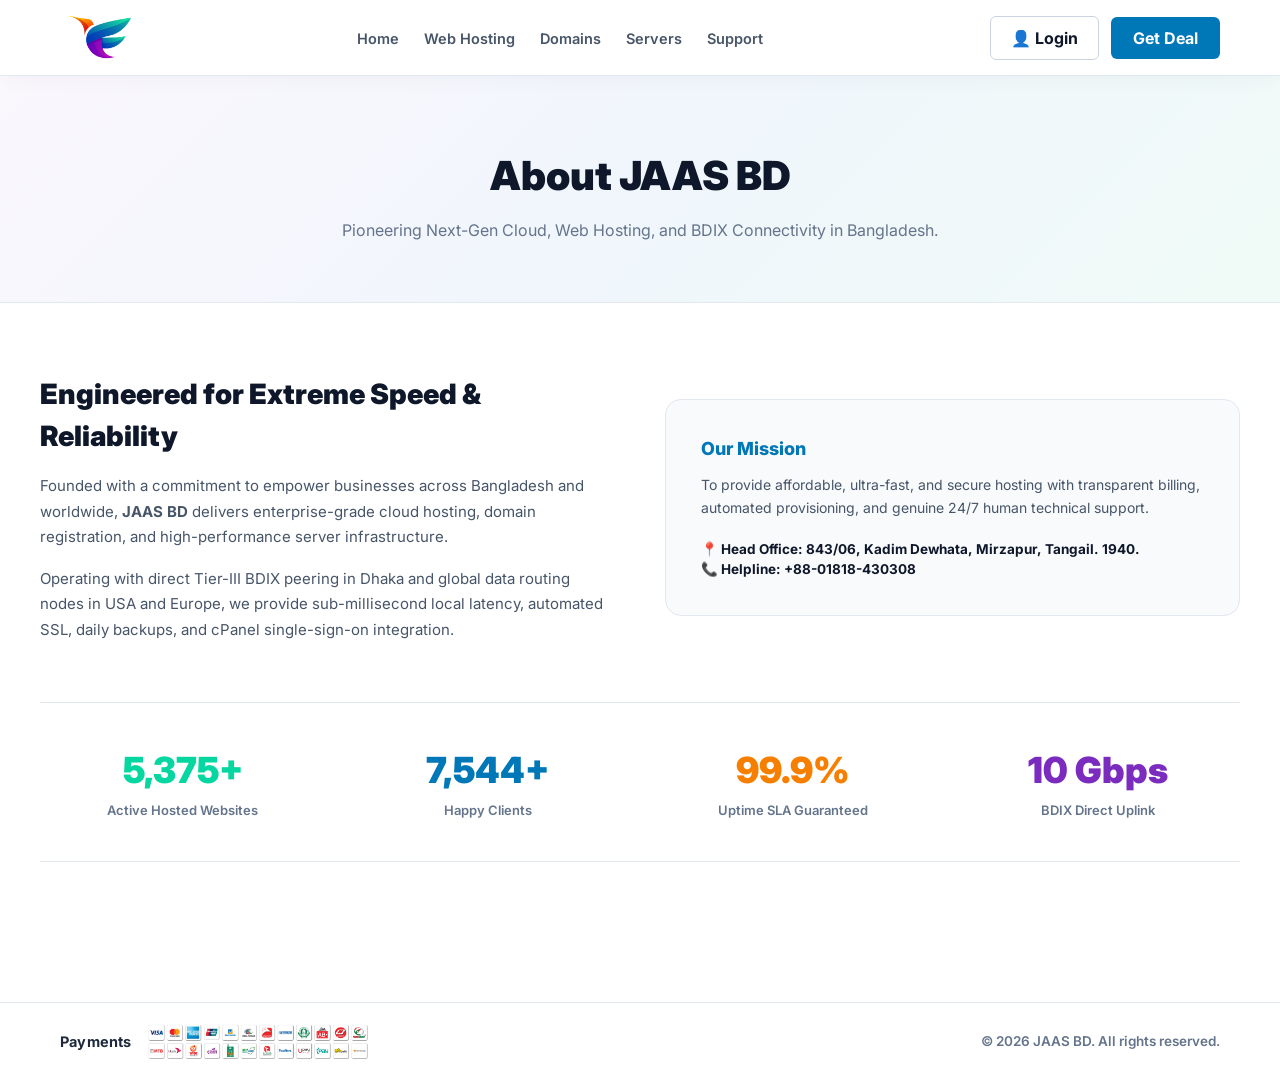
==== about.html @ a2dc626a "first commit" ====
<!DOCTYPE html>
<html lang="en">
<head>
  <meta charset="UTF-8">
  <meta name="viewport" content="width=device-width, initial-scale=1.0">
  <title>About Us &bull; Infrastructure &amp; Datacenter | JAAS BD</title>
  <link rel="preconnect" href="https://fonts.googleapis.com">
  <link rel="preconnect" href="https://fonts.gstatic.com" crossorigin>
  <link href="https://fonts.googleapis.com/css2?family=Inter:wght@400;500;600;700;800;900&display=swap" rel="stylesheet">
  <style>
    * { box-sizing: border-box; margin: 0; padding: 0; }
    body {
      font-family: 'Inter', -apple-system, BlinkMacSystemFont, 'Segoe UI', Roboto, sans-serif;
      background: #FFFFFF;
      color: #0F172A;
      line-height: 1.5;
    }
    .container { max-width: 1200px; margin: 0 auto; padding: 0 20px; }

    header {
      background: #FFFFFF;
      border-bottom: 1px solid #E2E8F0;
      position: sticky;
      top: 0;
      z-index: 100;
      box-shadow: 0 4px 20px -2px rgba(15, 23, 42, 0.04);
    }
    .header-inner {
      display: flex;
      align-items: center;
      justify-content: space-between;
      height: 75px;
    }
    .brand-wrap { display: flex; align-items: center; gap: 12px; text-decoration: none; }
    .brand-wrap img { height: 42px; width: auto; }
    .brand-name { font-size: 24px; font-weight: 900; }
    .nav-links { display: flex; align-items: center; gap: 25px; list-style: none; }
    .nav-links a { color: #475569; text-decoration: none; font-size: 14.5px; font-weight: 600; }
    .nav-links a:hover { color: #0077B6; }

    .hero-banner {
      background: linear-gradient(135deg, #FAF7FD 0%, #F0F6FC 50%, #F0FBF7 100%);
      padding: 70px 0 60px;
      text-align: center;
      border-bottom: 1px solid #E2E8F0;
    }
    .hero-title { font-size: 40px; font-weight: 900; color: #0F172A; margin-bottom: 12px; }
    .hero-sub { font-size: 16px; color: #64748B; max-width: 680px; margin: 0 auto; }

    .about-section { padding: 70px 0 80px; }
    .about-grid { display: grid; grid-template-columns: 1fr 1fr; gap: 50px; align-items: center; margin-bottom: 60px; }
    @media (max-width: 900px) { .about-grid { grid-template-columns: 1fr; } }

    .stats-strip {
      display: grid;
      grid-template-columns: repeat(4, 1fr);
      gap: 20px;
      padding: 40px 0;
      border-top: 1px solid #E2E8F0;
      border-bottom: 1px solid #E2E8F0;
      margin-bottom: 60px;
      text-align: center;
    }
    @media (max-width: 768px) { .stats-strip { grid-template-columns: repeat(2, 1fr); } }
    .stat-n { font-size: 36px; font-weight: 900; color: #0077B6; margin-bottom: 4px; }
    .stat-l { font-size: 13px; color: #64748B; font-weight: 600; }

    footer {
      background: #FFFFFF;
      border-top: 1px solid #E2E8F0;
      padding: 16px 0;
      font-size: 13.5px;
      color: #64748B;
    }
    .footer-bottom-bar {
      display: flex;
      align-items: center;
      justify-content: space-between;
      flex-wrap: wrap;
      gap: 20px;
    }
    .footer-bottom-left-payments {
      display: flex;
      align-items: center;
      gap: 16px;
      flex-wrap: wrap;
    }
    .footer-payments-label {
      font-size: 14.5px;
      font-weight: 700;
      color: #1E293B;
      letter-spacing: 0.2px;
      white-space: nowrap;
    }
    .sslcommerz-footer-banner {
      height: 46px;
      max-height: 50px;
      width: auto;
      max-width: 100%;
      object-fit: contain;
      display: block;
    }
    .footer-bottom-right-copy {
      color: #64748B;
      font-size: 13.5px;
      font-weight: 600;
      text-align: right;
      white-space: nowrap;
    }
    @media (max-width: 800px) {
      .footer-bottom-bar {
        flex-direction: column;
        align-items: center;
        text-align: center;
        gap: 14px;
      }
      .footer-bottom-left-payments {
        justify-content: center;
      }
      .footer-bottom-right-copy {
        text-align: center;
        white-space: normal;
      }
    }
  </style>
</head>
<body>

  <header>
    <div class="container header-inner">
      <a href="index.html" class="brand-wrap">
        <img src="assets/images/jaasbd-logo.png" alt="JAAS BD" style="height:44px; width:auto;">
      </a>

      <ul class="nav-links">
        <li><a href="index.html">Home</a></li>
        <li><a href="hosting.html">Web Hosting</a></li>
        <li><a href="domain.html">Domains</a></li>
        <li><a href="servers.html">Servers</a></li>
        <li><a href="contact.html">Support</a></li>
      </ul>

      <div style="display:flex; align-items:center; gap:12px;">
        <a href="login.html" style="padding:9px 20px; border:1px solid #CBD5E1; color:#0F172A; text-decoration:none; font-weight:700; border-radius:6px;">&#128100; Login</a>
        <a href="order.html?plan=business-hosting" style="padding:9px 22px; background:#0077B6; color:#FFFFFF; text-decoration:none; font-weight:700; border-radius:6px;">Get Deal</a>
      </div>
    </div>
  </header>

  <div class="hero-banner">
    <div class="container">
      <h1 class="hero-title">About JAAS BD</h1>
      <p class="hero-sub">Pioneering Next-Gen Cloud, Web Hosting, and BDIX Connectivity in Bangladesh.</p>
    </div>
  </div>

  <div class="container about-section">
    <div class="about-grid">
      <div>
        <h2 style="font-size:28px; font-weight:900; color:#0F172A; margin-bottom:16px;">
          Engineered for Extreme Speed &amp; Reliability
        </h2>
        <p style="font-size:15px; color:#475569; line-height:1.7; margin-bottom:16px;">
          Founded with a commitment to empower businesses across Bangladesh and worldwide, <strong>JAAS BD</strong> delivers enterprise-grade cloud hosting, domain registration, and high-performance server infrastructure.
        </p>
        <p style="font-size:15px; color:#475569; line-height:1.7;">
          Operating with direct Tier-III BDIX peering in Dhaka and global data routing nodes in USA and Europe, we provide sub-millisecond local latency, automated SSL, daily backups, and cPanel single-sign-on integration.
        </p>
      </div>

      <div style="background:#F8FAFC; border:1px solid #E2E8F0; border-radius:16px; padding:35px;">
        <h3 style="font-size:18px; font-weight:800; color:#0077B6; margin-bottom:12px;">Our Mission</h3>
        <p style="font-size:14px; color:#475569; line-height:1.6; margin-bottom:20px;">
          To provide affordable, ultra-fast, and secure hosting with transparent billing, automated provisioning, and genuine 24/7 human technical support.
        </p>
        <div style="font-size:13.5px; color:#0F172A; font-weight:700;">
          &#128205; Head Office: 843/06, Kadim Dewhata, Mirzapur, Tangail. 1940.<br>
          &#128222; Helpline: +88-01818-430308
        </div>
      </div>
    </div>

    <div class="stats-strip">
      <div>
        <div class="stat-n" style="color:#06D6A0;">5,375+</div>
        <div class="stat-l">Active Hosted Websites</div>
      </div>
      <div>
        <div class="stat-n" style="color:#0077B6;">7,544+</div>
        <div class="stat-l">Happy Clients</div>
      </div>
      <div>
        <div class="stat-n" style="color:#F77F00;">99.9%</div>
        <div class="stat-l">Uptime SLA Guaranteed</div>
      </div>
      <div>
        <div class="stat-n" style="color:#7B2CBF;">10 Gbps</div>
        <div class="stat-l">BDIX Direct Uplink</div>
      </div>
    </div>
  </div>

  <!-- Footer -->
  <footer>
    <div class="container footer-bottom-bar">
      <div class="footer-bottom-left-payments">
        <span class="footer-payments-label">Payments</span>
        <img src="assets/images/pay-sslcommerz.png" alt="Accepted Payment Methods" class="sslcommerz-footer-banner">
      </div>
      <div class="footer-bottom-right-copy">
        &copy; 2026 JAAS BD. All rights reserved.
      </div>
    </div>
  </footer>

</body>
</html>
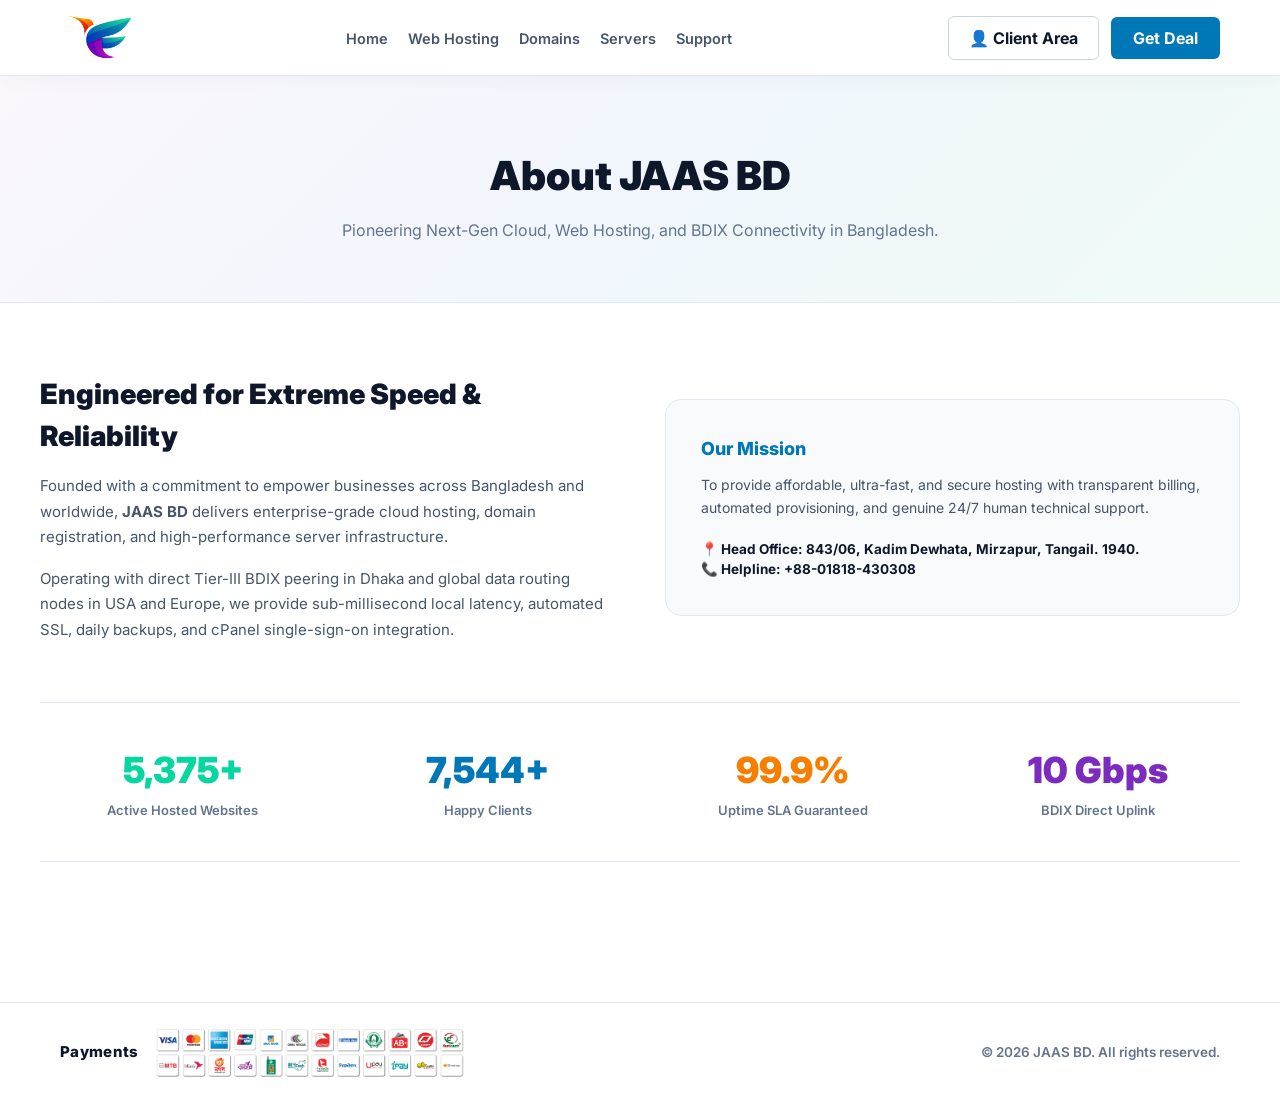
==== commit 9e4f531a: "invoice" ====
--- a/about.html
+++ b/about.html
@@ -30,11 +30,25 @@
       align-items: center;
       justify-content: space-between;
       height: 75px;
-    }
-    .brand-wrap { display: flex; align-items: center; gap: 12px; text-decoration: none; }
+      gap: 20px;
+    }
+    .header-inner nav {
+      flex: 1;
+      display: flex;
+      justify-content: center;
+    }
+    .brand-wrap { display: flex; align-items: center; gap: 12px; text-decoration: none; flex-shrink: 0; }
     .brand-wrap img { height: 42px; width: auto; }
     .brand-name { font-size: 24px; font-weight: 900; }
-    .nav-links { display: flex; align-items: center; gap: 25px; list-style: none; }
+    .nav-links {
+      display: flex;
+      align-items: center;
+      justify-content: center;
+      gap: 20px;
+      list-style: none;
+      margin: 0 auto;
+      padding: 0;
+    }
     .nav-links a { color: #475569; text-decoration: none; font-size: 14.5px; font-weight: 600; }
     .nav-links a:hover { color: #0077B6; }
 
@@ -68,7 +82,7 @@
     footer {
       background: #FFFFFF;
       border-top: 1px solid #E2E8F0;
-      padding: 16px 0;
+      padding: 18px 0;
       font-size: 13.5px;
       color: #64748B;
     }
@@ -82,19 +96,19 @@
     .footer-bottom-left-payments {
       display: flex;
       align-items: center;
-      gap: 16px;
+      gap: 18px;
       flex-wrap: wrap;
     }
     .footer-payments-label {
-      font-size: 14.5px;
-      font-weight: 700;
-      color: #1E293B;
-      letter-spacing: 0.2px;
+      font-size: 15px;
+      font-weight: 800;
+      color: #0F172A;
+      letter-spacing: 0.3px;
       white-space: nowrap;
     }
     .sslcommerz-footer-banner {
-      height: 46px;
-      max-height: 50px;
+      height: 64px;
+      max-height: 70px;
       width: auto;
       max-width: 100%;
       object-fit: contain;
@@ -132,16 +146,18 @@
         <img src="assets/images/jaasbd-logo.png" alt="JAAS BD" style="height:44px; width:auto;">
       </a>
 
-      <ul class="nav-links">
-        <li><a href="index.html">Home</a></li>
-        <li><a href="hosting.html">Web Hosting</a></li>
-        <li><a href="domain.html">Domains</a></li>
-        <li><a href="servers.html">Servers</a></li>
-        <li><a href="contact.html">Support</a></li>
-      </ul>
+      <nav>
+        <ul class="nav-links">
+          <li><a href="index.html">Home</a></li>
+          <li><a href="hosting.html">Web Hosting</a></li>
+          <li><a href="domain.html">Domains</a></li>
+          <li><a href="servers.html">Servers</a></li>
+          <li><a href="contact.html">Support</a></li>
+        </ul>
+      </nav>
 
       <div style="display:flex; align-items:center; gap:12px;">
-        <a href="login.html" style="padding:9px 20px; border:1px solid #CBD5E1; color:#0F172A; text-decoration:none; font-weight:700; border-radius:6px;">&#128100; Login</a>
+        <a href="login.html" style="padding:9px 20px; border:1px solid #CBD5E1; color:#0F172A; text-decoration:none; font-weight:700; border-radius:6px;">&#128100; Client Area</a>
         <a href="order.html?plan=business-hosting" style="padding:9px 22px; background:#0077B6; color:#FFFFFF; text-decoration:none; font-weight:700; border-radius:6px;">Get Deal</a>
       </div>
     </div>
